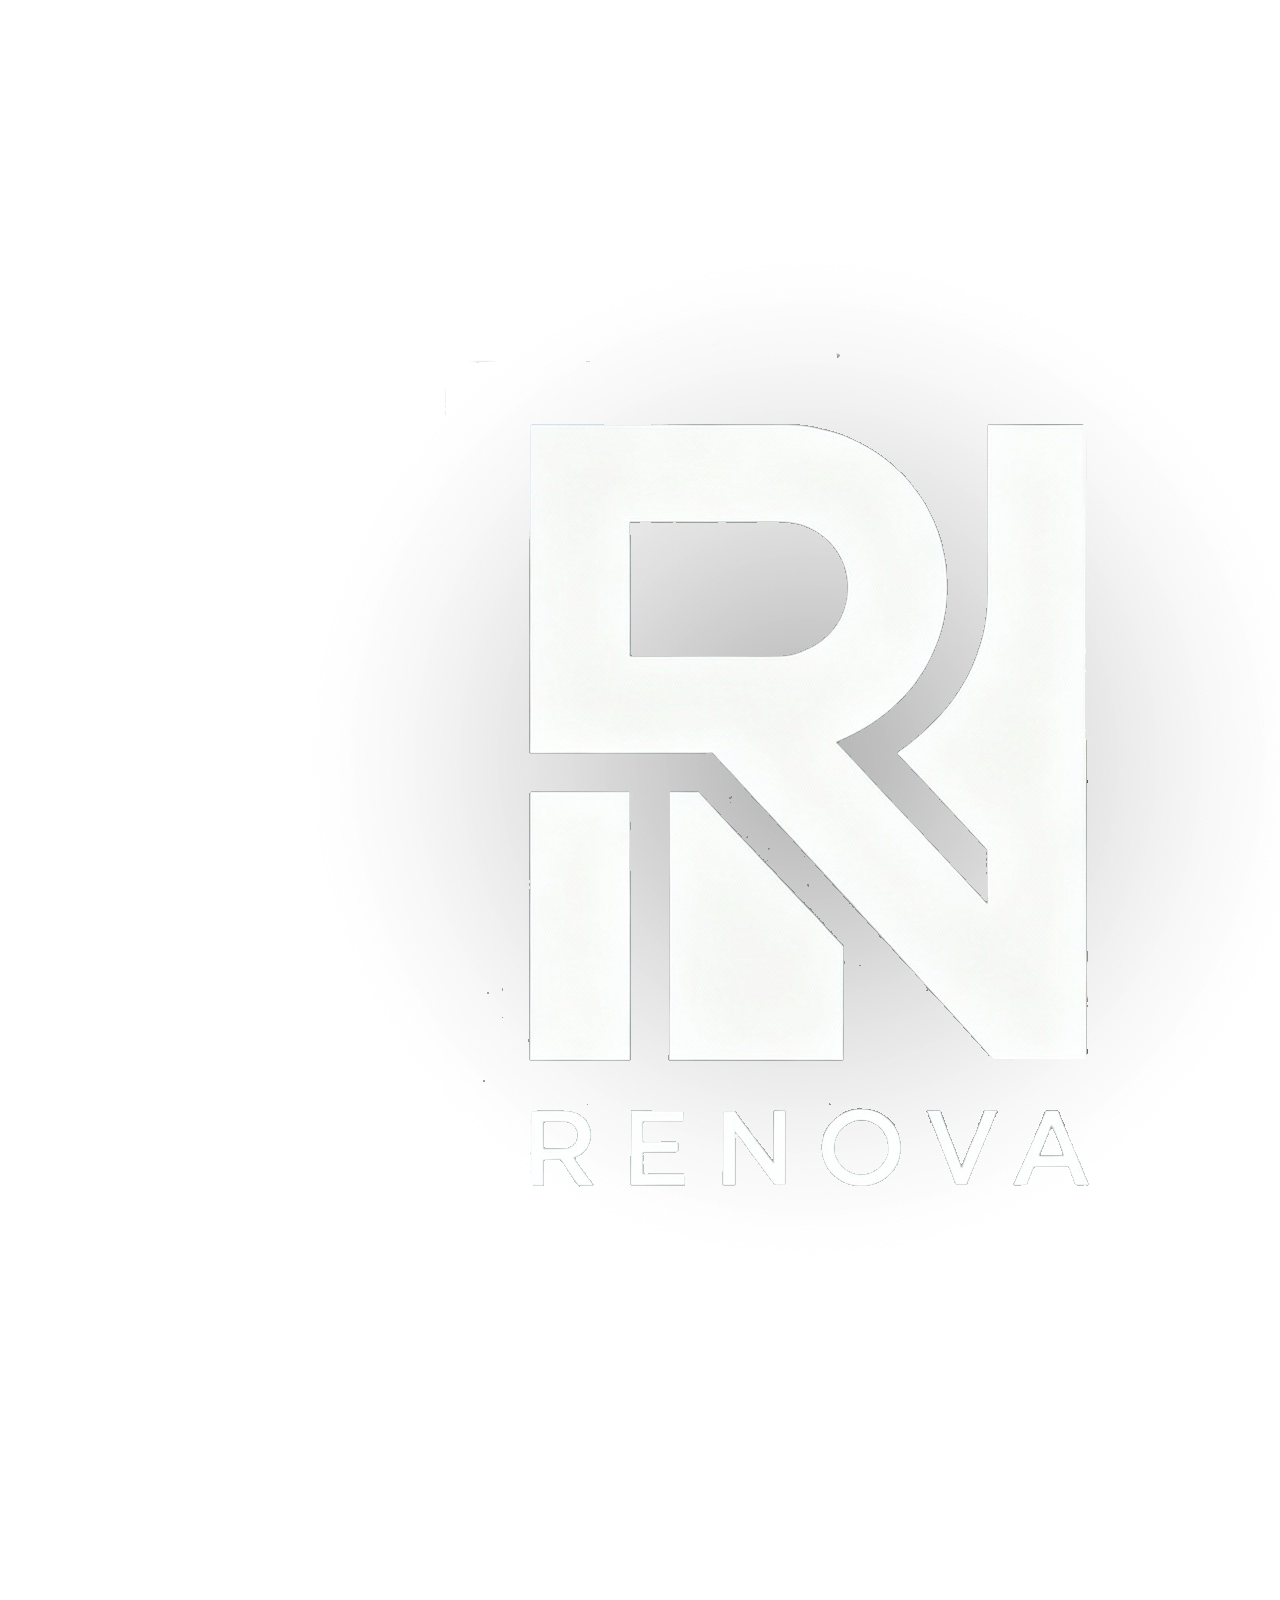
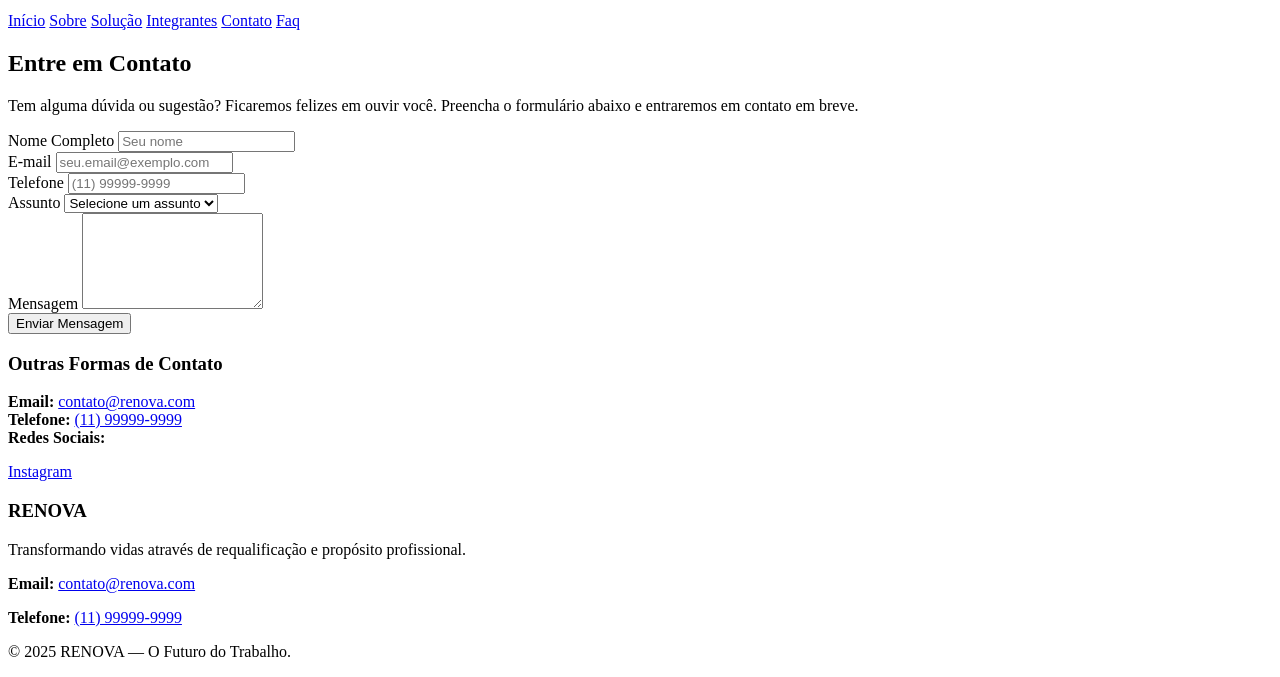
==== pages/contato.html @ d799a804 "Correção do rodapé de todas as páginas." ====
<!DOCTYPE html>
<html lang="pt-BR">

<head>
    <meta charset="UTF-8">
    <meta name="viewport" content="width=device-width, initial-scale=1.0">
    <title>Contato</title>
    <link rel="stylesheet" href="../style/estilo.css">
</head>

<body>
    <header class="cabecalho">
        <div class="logo">
            <img src="../style/assets/img/logo.png" alt="logo RENOVA">
        </div>
        <nav class="menu">
            <a href="../index.html">Início</a>
            <a href="./sobre.html">Sobre</a>
            <a href="./solucao.html">Solução</a>
            <a href="./integrantes.html">Integrantes</a>
            <a href="./contato.html">Contato</a>
            <a href="./faq.html">Faq</a>
        </nav>
    </header>

    <main>
        <section class="hero">
            <div class="hero-conteudo">
                <h2>Entre em Contato</h2>
                <p>Tem alguma dúvida ou sugestão? Ficaremos felizes em ouvir você. Preencha o formulário abaixo e
                    entraremos em contato em breve.</p>
            </div>
        </section>

        <section class="secao-contato">
            <div class="container-contato">
                <form class="formulario-contato" action="#" method="POST">
                    <div class="grupo-formulario">
                        <label for="nome">Nome Completo</label>
                        <input type="text" id="nome" name="nome" placeholder="Seu nome" required>
                    </div>

                    <div class="grupo-formulario">
                        <label for="email">E-mail</label>
                        <input type="email" id="email" name="email" placeholder="seu.email@exemplo.com" required>
                    </div>

                    <div class="grupo-formulario">
                        <label for="telefone">Telefone</label>
                        <input type="tel" id="telefone" name="telefone" placeholder="(11) 99999-9999">
                    </div>

                    <div class="grupo-formulario">
                        <label for="assunto">Assunto</label>
                        <select id="assunto" name="assunto" required>
                            <option value="">Selecione um assunto</option>
                            <option value="duvida">Dúvida</option>
                            <option value="sugestao">Sugestão</option>
                            <option value="parceria">Parceria</option>
                            <option value="outro">Outro</option>
                        </select>
                    </div>

                    <div class="grupo-formulario">
                        <label for="mensagem">Mensagem</label>
                        <textarea id="mensagem" name="mensagem" placeholder="Escreva sua mensagem aqui..." rows="6"
                            required>
                        </textarea>
                    </div>

                    <button type="submit" class="botao-submit">Enviar Mensagem</button>
                </form>

                <div class="informacoes-contato">
                    <h3>Outras Formas de Contato</h3>
                    <div class="info-item">
                        <strong>Email:</strong>
                        <a href="email:contato@renova.com">contato@renova.com</a>
                    </div>
                    <div class="info-item">
                        <strong>Telefone:</strong>
                        <a href="tel:+5511999999999">(11) 99999-9999</a>
                    </div>
                    <div class="info-item">
                        <strong>Redes Sociais:</strong>
                        <p>
                            <a href="https://www.instagram.com">Instagram</a>
                        </p>
                    </div>
                </div>
            </div>
        </section>
    </main>

    <footer class="rodape">
        <div class="rodape-conteudo">
            <div class="rodape-info">
                <h3>RENOVA</h3>
                <p>Transformando vidas através de requalificação e propósito profissional.</p>
            </div>
            <div class="rodape-contato">
                <p><strong>Email:</strong> <a href="contato@renova.com">contato@renova.com</a></p>
                <p><strong>Telefone:</strong> <a href="tel:+5511999999999">(11) 99999-9999</a></p>
            </div>
        </div>
        <p class="rodape-copyright">&copy; 2025 RENOVA — O Futuro do Trabalho.</p>
    </footer>
</body>

</html>
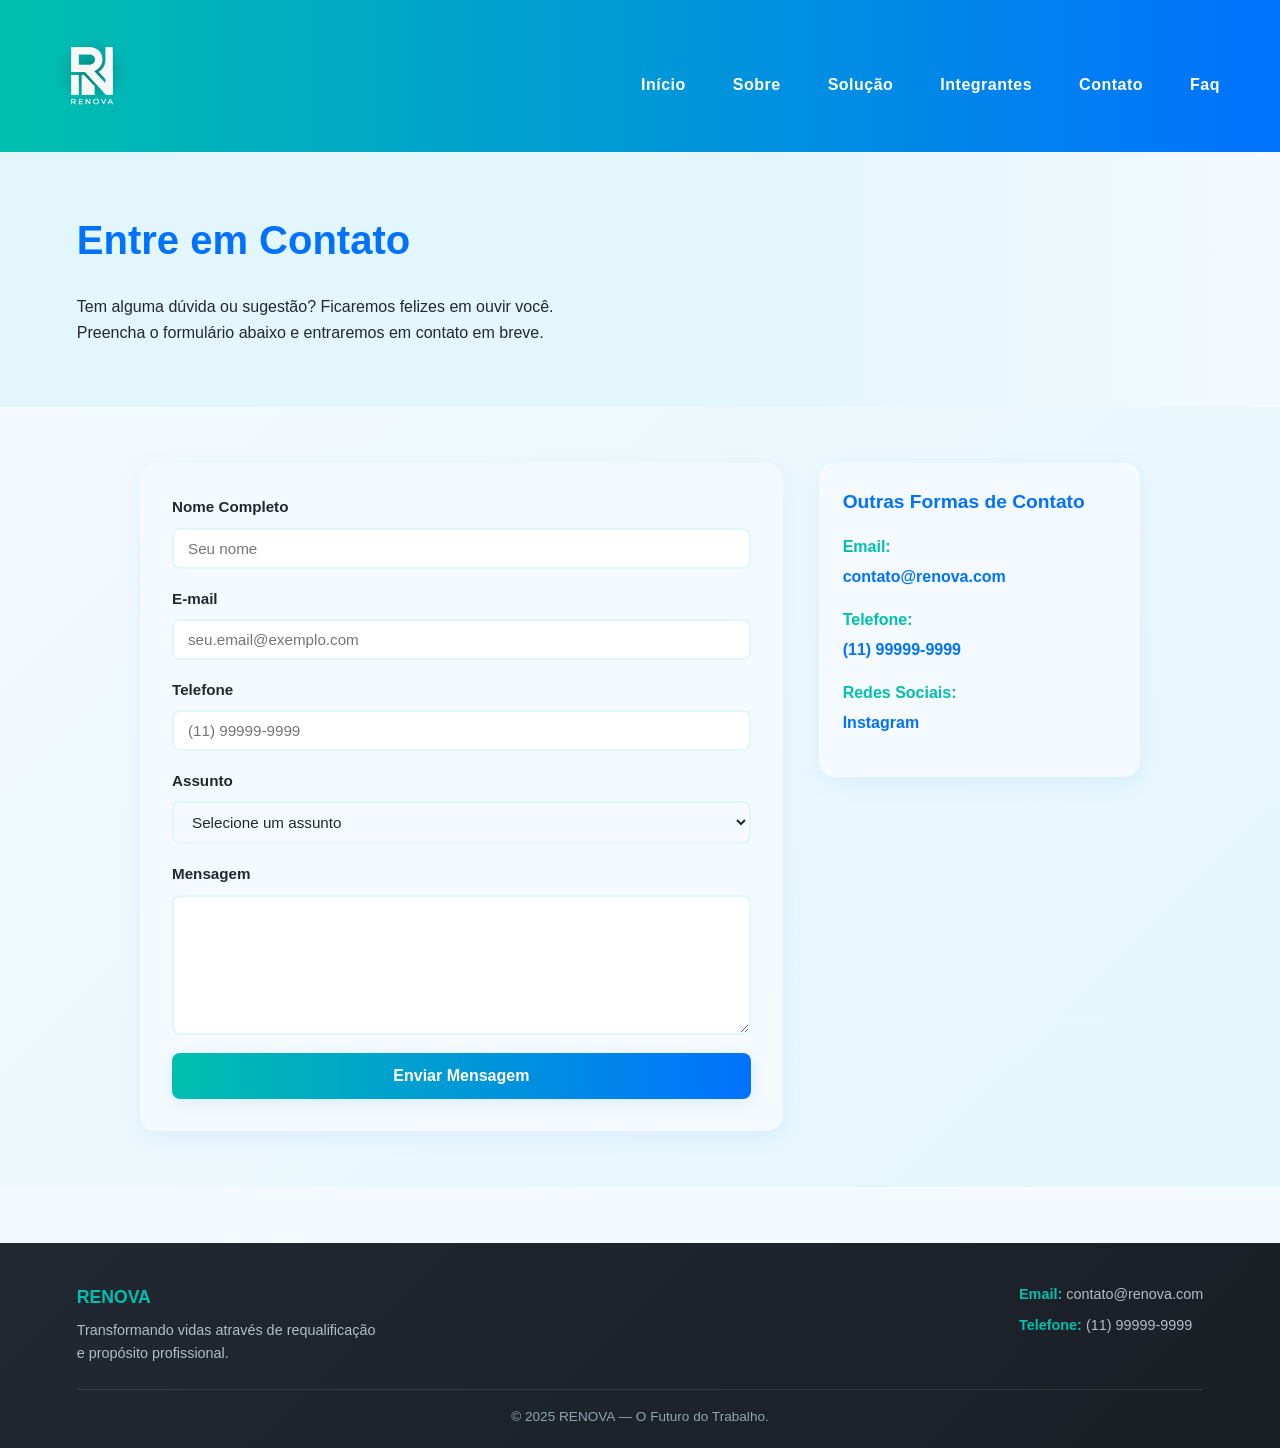
==== commit 5bc4bcbc: "Implementado menu responsivo com botão de alternância e melhorias de acessibilidade, junto com javas" ====
--- a/pages/contato.html
+++ b/pages/contato.html
@@ -13,7 +13,10 @@
         <div class="logo">
             <img src="../style/assets/img/logo.png" alt="logo RENOVA">
         </div>
-        <nav class="menu">
+        <button class="menu-toggle" aria-controls="main-menu" aria-expanded="false" aria-label="Abrir menu">
+            <span class="hamburger"></span>
+        </button>
+        <nav id="main-menu" class="menu">
             <a href="../index.html">Início</a>
             <a href="./sobre.html">Sobre</a>
             <a href="./solucao.html">Solução</a>
@@ -75,7 +78,7 @@
                     <h3>Outras Formas de Contato</h3>
                     <div class="info-item">
                         <strong>Email:</strong>
-                        <a href="email:contato@renova.com">contato@renova.com</a>
+                        <a href="contato@renova.com">contato@renova.com</a>
                     </div>
                     <div class="info-item">
                         <strong>Telefone:</strong>
@@ -106,5 +109,6 @@
         <p class="rodape-copyright">&copy; 2025 RENOVA — O Futuro do Trabalho.</p>
     </footer>
 </body>
-
+</body>
+<script src="../js/main.js" defer></script>
 </html>
--- a/style/estilo.css
+++ b/style/estilo.css
@@ -0,0 +1,651 @@
+* {
+  margin: 0;
+  padding: 0;
+  box-sizing: border-box;
+}
+ 
+body {
+  font-family: 'Montserrat', Arial, sans-serif;
+  background: #f4fafd;
+  color: #222831;
+  line-height: 1.6;
+}
+
+img {
+  max-width: 100%;
+  height: auto;
+  display: block;
+}
+:root{
+  --back-ground: #f4fafd;
+  --cor-primaria: #0072ff;
+  --cor-secundaria: #00bfae;
+  --texto: #222831;
+  --gap: 24px;
+  --container-width: 1200px;
+}
+.container{
+  max-width: var(--container-width);
+  margin: 0 auto;
+  padding: 0 6%;
+}
+ 
+.row{
+  display: flex;
+  gap: var(--gap);
+  align-items: center;
+  flex-wrap: wrap;
+}
+ 
+.cabecalho {
+  background: linear-gradient(90deg, var(--cor-secundaria) 0%, var(--cor-primaria) 100%);
+  padding: 16px 32px;
+  box-shadow: 0 2px 12px rgba(0,114,255,0.08);
+  display: flex;
+  justify-content: space-between;
+  align-items: center;
+  flex-wrap: wrap;
+}
+ 
+.cabecalho img {
+  width: 120px;
+  height: auto;
+  object-fit: contain;
+  transition: transform .18s ease-in-out;
+  transform-origin: left center;
+  transform: none;
+}
+ 
+.menu {
+  margin-top: 20px;
+  display: flex;
+  gap: 19px;
+  flex-wrap: wrap;
+}
+ 
+.menu a {
+  color: #fff;
+  text-decoration: none;
+  margin-right: 28px;
+  font-weight: bold;
+  letter-spacing: .5px;
+  transition: color .2s, border-bottom .2s;
+  border-bottom: 2px solid transparent;
+}
+ 
+.menu a:hover {
+  color: var(--cor-secundaria);
+  border-bottom: 2px solid var(--cor-secundaria);
+}
+ 
+.hero {
+  display: flex;
+  align-items: center;
+  justify-content: space-between;
+  padding: 56px 6% 40px 6%;
+  background: linear-gradient(90deg, #e3f6fc 60%, var(--back-ground));
+}
+ 
+.hero-conteudo {
+  max-width: 520px;
+}
+ 
+.hero-conteudo h2 {
+  font-size: 2.5rem;
+  color: var(--cor-primaria);
+}
+ 
+.hero-conteudo p {
+  margin: 22px 0;
+}
+ 
+.hero-imagem img {
+  max-width: 360px;
+}
+ 
+.botao, .botao-submit {
+  display: inline-block;
+  background: linear-gradient(90deg, var(--cor-secundaria), var(--cor-primaria));
+  color: #fff;
+  padding: 14px 36px;
+  border-radius: 8px;
+  text-decoration: none;
+  font-weight: bold;
+  font-size: 1.1rem;
+  box-shadow: 0px 4px 16px rgba(0,114,255,0.10);
+  transition: background .2s, transform .2s, box-shadow .2s;
+  border: none;
+  cursor: pointer;
+}
+
+.botao:hover, .botao-submit:hover {
+  background: linear-gradient(90deg,var(--cor-primaria), var(--cor-secundaria));
+  transform: translateY(-3px) scale(1.04);
+}
+ 
+.botao-submit {
+  width: 100%;
+  padding: 14px 28px;
+  font-size: 1rem;
+}
+ 
+.botao-submit:active {
+  transform: translateY(0);
+}
+ 
+.sobre-renova {
+  padding: 56px 6%;
+}
+ 
+.sobre-renova h2 {
+  color: var(--cor-secundaria);
+}
+ 
+.cards {
+  display: flex;
+  gap: 28px;
+  margin-top: 36px;
+}
+ 
+.card {
+  background: var(--back-ground);
+  border-radius: 16px;
+  box-shadow: 0px 4px 18px rgba(0,114,255,0.07);
+  padding: 32px;
+  flex: 1;
+}
+ 
+.card h3 {
+  color: var(--cor-primaria);
+}
+ 
+.futuro-trabalho {
+  background: var(--back-ground);
+  padding: 56px 6%;
+}
+ 
+.futuro-trabalho h2 {
+  color: var(--cor-secundaria);
+}
+
+.integrantes-section {
+  padding: 48px 6%;
+  text-align: center;
+}
+ 
+.integrantes-section h2 {
+  color: var(--cor-primaria);
+  margin-bottom: 18px;
+}
+ 
+.integrantes-container {
+  display: flex;
+  gap: 22px;
+  justify-content: center;
+  flex-wrap: wrap;
+  align-items: stretch;
+}
+ 
+.integrante-card {
+  background: var(--back-ground);
+  border-radius: 12px;
+  padding: 18px 14px;
+  width: 300px;
+  box-shadow: 0 6px 18px rgba(0,114,255,0.06);
+  text-align: center;
+  transition: transform .18s ease, box-shadow .18s ease;
+  display: flex;
+  flex-direction: column;
+  align-items: center;
+}
+ 
+.integrante-card:hover {
+  transform: translateY(-6px);
+  box-shadow: 0 12px 30px rgba(0,114,255,0.12);
+}
+ 
+.integrante-card img {
+  width: 220px;
+  height: 220px;
+  border-radius: 8px;
+  object-fit: cover;
+  box-shadow: 0 6px 14px rgba(0,0,0,0.08);
+  transition: transform .18s ease, box-shadow .18s ease;
+}
+ 
+.integrante-card img:hover {
+  transform: scale(1.06);
+  box-shadow: 0 12px 24px rgba(0,114,255,0.12);
+}
+ 
+.integrante-card h3 {
+  margin-top: 12px;
+  font-size: 1rem;
+  color: #222831;
+}
+
+.social-section {
+  padding: 56px 6%;
+  background: #fff;
+}
+ 
+.social-links {
+  max-width: 1200px;
+  margin: 0 auto;
+  display: grid;
+  grid-template-columns: 1fr 1fr;
+  gap: 40px;
+}
+ 
+.social-links h3 {
+  color: var(--cor-primaria);
+  margin-bottom: 16px;
+  font-size: 1.1rem;
+}
+ 
+.social-links a {
+  display: block;
+  color: var(--cor-primaria);
+  text-decoration: none;
+  padding: 8px 0;
+  transition: color .2s ease, padding-left .2s ease;
+  border-left: 3px solid transparent;
+  padding-left: 12px;
+}
+ 
+.social-links a:hover {
+  color: var(--cor-secundaria);
+  border-left-color: var(--cor-secundaria);
+  padding-left: 16px;
+}
+
+.impacto {
+  padding: 56px 6%;
+}
+ 
+.impacto h2 {
+  color: var(--cor-primaria);
+}
+ 
+.impacto-lista {
+  display: flex;
+  gap: 28px;
+  margin-top: 36px;
+  flex-wrap: wrap;
+}
+ 
+.impacto-item {
+  background: var(--back-ground);
+  border-radius: 16px;
+  box-shadow: 0px 4px 18px rgba(0,114,255,0.07);
+  padding: 32px;
+  flex: 1;
+  min-width: 220px;
+  border-left: 5px solid var(--cor-secundaria);
+}
+ 
+.impacto-item h3 {
+  color: var(--cor-secundaria);
+}
+
+.faq {
+  padding: 56px 6%;
+  background: linear-gradient(180deg, rgba(227,246,252,0.4) 0%, rgba(244,250,253,0.4) 100%);
+}
+ 
+.faq h2 {
+  color: var(--cor-primaria);
+  text-align: center;
+  margin-bottom: 20px;
+  font-size: 1.9rem;
+}
+ 
+.faq .faq-item {
+  background: var(--back-ground);
+  border-radius: 12px;
+  padding: 20px 22px;
+  box-shadow: 0 8px 20px rgba(0,114,255,0.06);
+  margin: 12px auto;
+  max-width: 900px;
+}
+ 
+.faq .faq-item h3 {
+  color: var(--cor-secundaria);
+  margin-bottom: 8px;
+  font-size: 1.05rem;
+}
+ 
+.faq .faq-item p {
+  color: #222831;
+  line-height: 1.55;
+  margin: 0;
+}
+ 
+.secao-contato {
+  padding: 56px 6%;
+  background: linear-gradient(135deg, #f4fafd 0%, #e3f6fc 100%);
+}
+ 
+.container-contato {
+  max-width: 1000px;
+  margin: 0 auto;
+  display: grid;
+  grid-template-columns: 2fr 1fr;
+  gap: 36px;
+  align-items: start;
+}
+
+.formulario-contato {
+  background: var(--back-ground);
+  padding: 32px;
+  border-radius: 16px;
+  box-shadow: 0 6px 24px rgba(0,114,255,0.08);
+}
+ 
+.grupo-formulario {
+  margin-bottom: 18px;
+  display: flex;
+  flex-direction: column;
+}
+ 
+.grupo-formulario label {
+  font-weight: 600;
+  color: #222831;
+  margin-bottom: 8px;
+  font-size: 0.95rem;
+}
+ 
+.grupo-formulario input,
+.grupo-formulario select,
+.grupo-formulario textarea {
+  padding: 10px 14px;
+  border: 2px solid #e0f7fa;
+  border-radius: 8px;
+  font-family: 'Montserrat', Arial, sans-serif;
+  font-size: 0.95rem;
+  color: #222831;
+  transition: border-color .14s ease, box-shadow .14s ease;
+}
+ 
+.grupo-formulario input:focus,
+.grupo-formulario select:focus,
+.grupo-formulario textarea:focus {
+  outline: none;
+  border-color: var(--cor-primaria);
+  box-shadow: 0 0 0 4px rgba(0,114,255,0.10);
+}
+ 
+.grupo-formulario select {
+  cursor: pointer;
+  background-color: var(--back-ground);
+}
+ 
+.grupo-formulario textarea {
+  resize: vertical;
+  min-height: 140px;
+  font-family: 'Montserrat', Arial, sans-serif;
+}
+
+.informacoes-contato {
+  background: var(--back-ground);
+  padding: 24px;
+  border-radius: 16px;
+  box-shadow: 0 6px 24px rgba(0,114,255,0.08);
+}
+ 
+.informacoes-contato h3 {
+  color: var(--cor-primaria);
+  margin-bottom: 16px;
+  font-size: 1.2rem;
+}
+ 
+.info-item {
+  margin-bottom: 18px;
+}
+ 
+.info-item strong {
+  color: var(--cor-secundaria);
+  font-weight: 700;
+  display: block;
+  margin-bottom: 4px;
+}
+ 
+.info-item p {
+  color: #222831;
+  margin: 0;
+}
+ 
+.info-item a {
+  color: var(--cor-primaria);
+  text-decoration: none;
+  font-weight: 600;
+  transition: color .14s ease;
+}
+ 
+.info-item a:hover {
+  color: #0056b3;
+  text-decoration: underline;
+}
+
+.rodape {
+  background: linear-gradient(135deg, #222831 0%, #1a1f26 100%);
+  color: #fff;
+  padding: 40px 6% 20px 6%;
+  margin-top: 56px;
+}
+ 
+.rodape-conteudo {
+  max-width: 1200px;
+  margin: 0 auto 24px;
+  display: flex;
+  justify-content: space-between;
+  align-items: flex-start;
+  gap: 40px;
+  flex-wrap: wrap;
+}
+ 
+.rodape-info h3 {
+  font-size: 1.1rem;
+  color: var(--cor-secundaria);
+  margin-bottom: 8px;
+}
+ 
+.rodape-info p {
+  color: #b0bec5;
+  font-size: 0.9rem;
+  line-height: 1.6;
+  max-width: 300px;
+}
+ 
+.rodape-contato {
+  display: flex;
+  flex-direction: column;
+  gap: 8px;
+}
+ 
+.rodape-contato p {
+  margin: 0;
+  color: #b0bec5;
+  font-size: 0.9rem;
+}
+ 
+.rodape-contato strong {
+  color: var(--cor-secundaria);
+}
+ 
+.rodape-contato a {
+  color: #b0bec5;
+  text-decoration: none;
+  transition: color .2s ease;
+}
+ 
+.rodape-contato a:hover {
+  color: var(--cor-secundaria);
+}
+ 
+.rodape-copyright {
+  text-align: center;
+  color: #90a4ae;
+  font-size: 0.85rem;
+  border-top: 1px solid rgba(255, 255, 255, 0.1);
+  padding-top: 16px;
+  margin: 0 auto;
+  max-width: 1200px;
+}
+
+@media (max-width: 950px) {
+  .hero, .cards, .impacto-lista, .container-contato {
+    flex-direction: column;
+    align-items: center;
+  }
+
+  .hero-imagem img {
+    margin-top: 36px;
+  }
+ 
+  .cards, .impacto-lista {
+    gap: 18px;
+  }
+ 
+  .card, .impacto-item {
+    width: 100%;
+  }
+
+  .container-contato {
+    grid-template-columns: 1fr;
+  }
+ 
+  .integrante-card {
+    width: 340px;
+  }
+ 
+  .integrante-card img {
+    width: 160px;
+    height: 160px;
+  }
+ 
+  .rodape-conteudo {
+    flex-direction: column;
+    gap: 24px;
+  }
+}
+ 
+@media (max-width: 600px) {
+  .cabecalho, .sobre-renova, .futuro-trabalho, .impacto, .secao-contato {
+    padding: 32px 4%;
+  }
+ .hero {
+    padding: 32px 4%;
+  }
+ 
+  .menu a {
+    margin-right: 14px;
+  }
+ 
+  .logo h1 {
+    font-size: 1.5rem;
+  }
+  .hero-conteudo h2 {
+    font-size: 1.3rem;
+  }
+ 
+  .cabecalho img {
+    width: 60px;
+    height: 60px;
+    transform: scale(1.2);
+  }
+ 
+  .integrante-card {
+    width: 100%;
+    max-width: 480px;
+  }
+ 
+  .integrante-card img {
+    width: 140px;
+    height: 140px;
+  }
+  .formulario-contato {
+    padding: 20px;
+  }
+ 
+  .informacoes-contato {
+    padding: 16px;
+  }
+ 
+  .grupo-formulario {
+    margin-bottom: 14px;
+  }
+ 
+  .rodape {
+    padding: 32px 4%;
+  }
+ 
+  .rodape-conteudo {
+    gap: 16px;
+  }
+ 
+  .rodape-copyright {
+    font-size: 0.8rem;
+  }
+}
+.menu-toggle {
+  display: none;
+  background: transparent;
+  border: none;
+  cursor: pointer;
+  padding: 8px;
+}
+.menu-toggle .hamburger {
+  width: 26px;
+  height: 2px;
+  background: #fff;
+  display: block;
+  position: relative;
+}
+.menu-toggle .hamburger::before,
+.menu-toggle .hamburger::after {
+  content: '';
+  position: absolute;
+  left: 0;
+  width: 26px;
+  height: 2px;
+  background: #fff;
+  transition: transform .18s ease, top .18s ease;
+}
+.menu-toggle .hamburger::before { top: -8px; }
+.menu-toggle .hamburger::after { top: 8px; }
+.menu-toggle.is-open .hamburger { background: transparent; }
+.menu-toggle.is-open .hamburger::before { transform: translateY(8px) rotate(45deg); }
+.menu-toggle.is-open .hamburger::after { transform: translateY(-8px) rotate(-45deg); }
+
+@media (max-width: 600px) {
+  .menu {
+    display: none;
+    width: 100%;
+  }
+  .menu.menu-open {
+    display: flex;
+    flex-direction: column;
+    gap: 12px;
+    margin-top: 12px;
+  }
+  .menu a {
+    padding: 10px 12px;
+    display: block;
+    width: 100%;
+    border-radius: 8px;
+  }
+  .menu-toggle {
+    display: block;
+    margin-left: 12px;
+  }
+  .cabecalho {
+    align-items: center;
+  }
+}
+
+.error-message {
+  color: #c62828;
+  font-size: 0.9rem;
+}
+ 
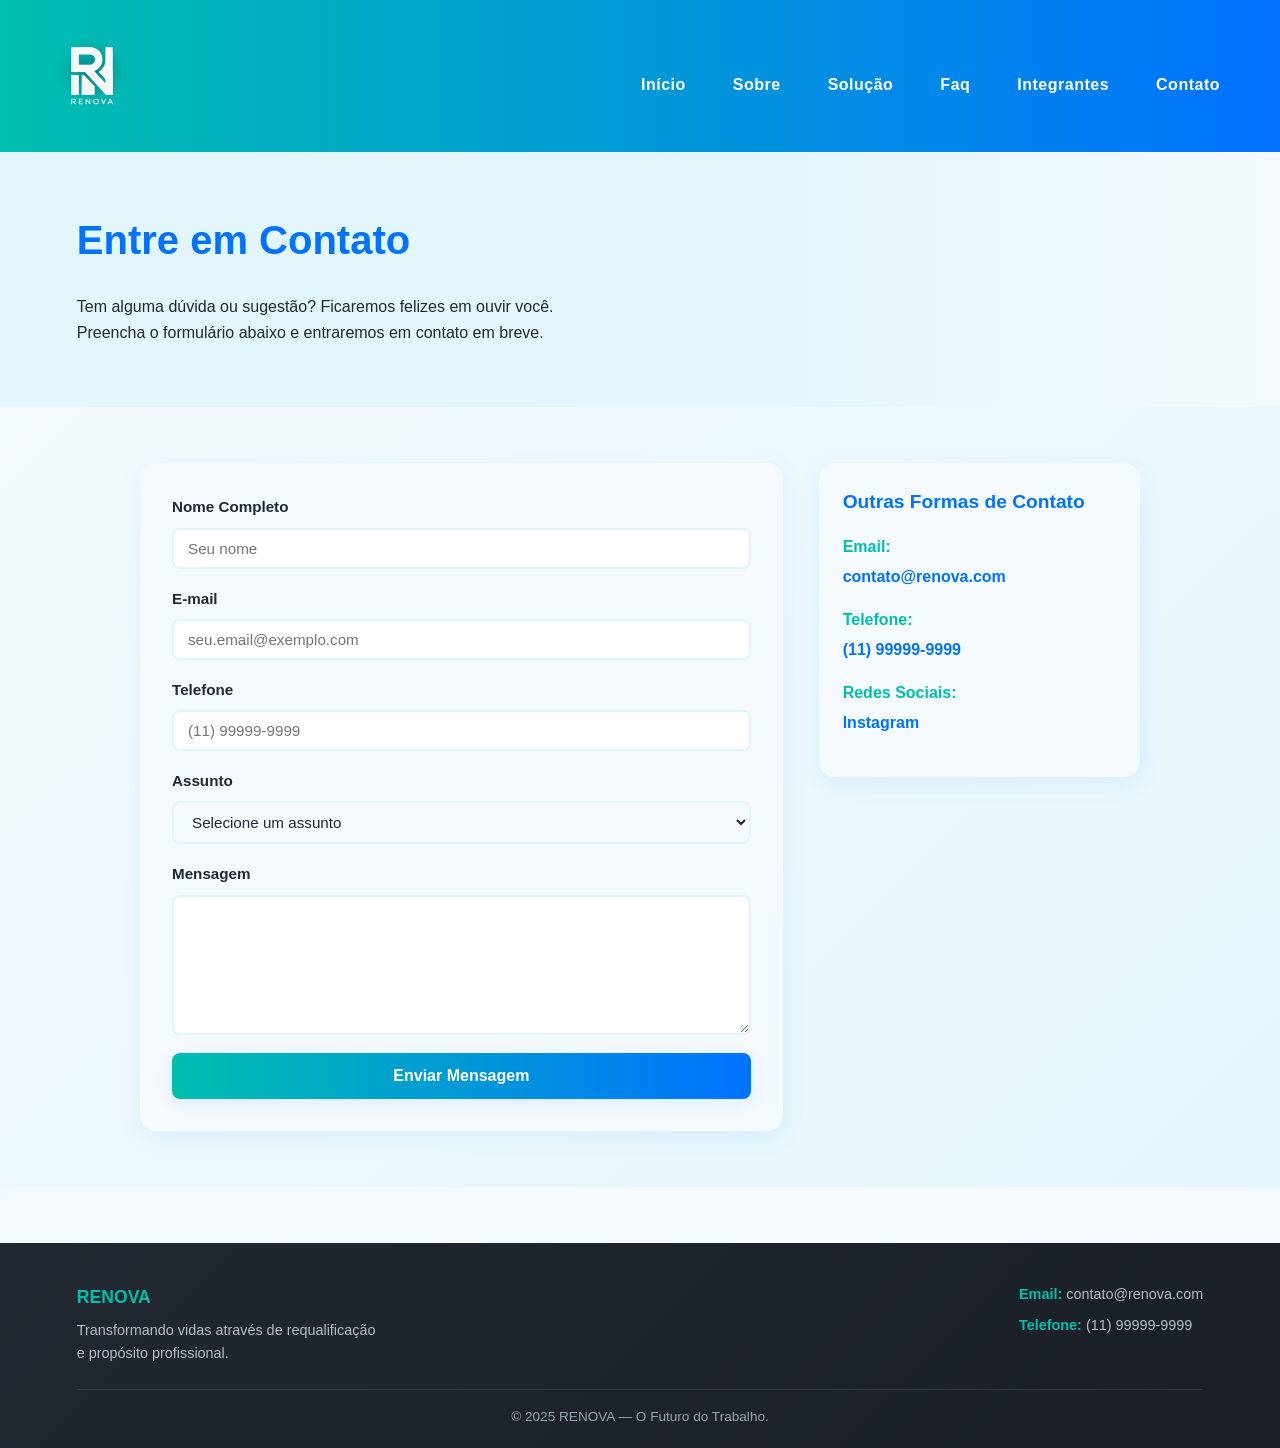
==== commit 0e168947: "readme finalizado especificando nosso projeto e dando detalhes gerais." ====
--- a/pages/contato.html
+++ b/pages/contato.html
@@ -16,13 +16,13 @@
         <button class="menu-toggle" aria-controls="main-menu" aria-expanded="false" aria-label="Abrir menu">
             <span class="hamburger"></span>
         </button>
-        <nav id="main-menu" class="menu">
+           <nav id="main-menu" class="menu">
             <a href="../index.html">Início</a>
             <a href="./sobre.html">Sobre</a>
             <a href="./solucao.html">Solução</a>
+            <a href="./faq.html">Faq</a>
             <a href="./integrantes.html">Integrantes</a>
             <a href="./contato.html">Contato</a>
-            <a href="./faq.html">Faq</a>
         </nav>
     </header>
 
@@ -37,7 +37,8 @@
 
         <section class="secao-contato">
             <div class="container-contato">
-                <form class="formulario-contato" action="#" method="POST">
+                <form class="formulario-contato" novalidate>
+
                     <div class="grupo-formulario">
                         <label for="nome">Nome Completo</label>
                         <input type="text" id="nome" name="nome" placeholder="Seu nome" required>
@@ -108,7 +109,7 @@
         </div>
         <p class="rodape-copyright">&copy; 2025 RENOVA — O Futuro do Trabalho.</p>
     </footer>
+    <script src="../js/main.js" defer></script>
 </body>
-</body>
-<script src="../js/main.js" defer></script>
+
 </html>
--- a/style/estilo.css
+++ b/style/estilo.css
@@ -643,9 +643,4 @@
     align-items: center;
   }
 }
-
-.error-message {
-  color: #c62828;
-  font-size: 0.9rem;
-}
  
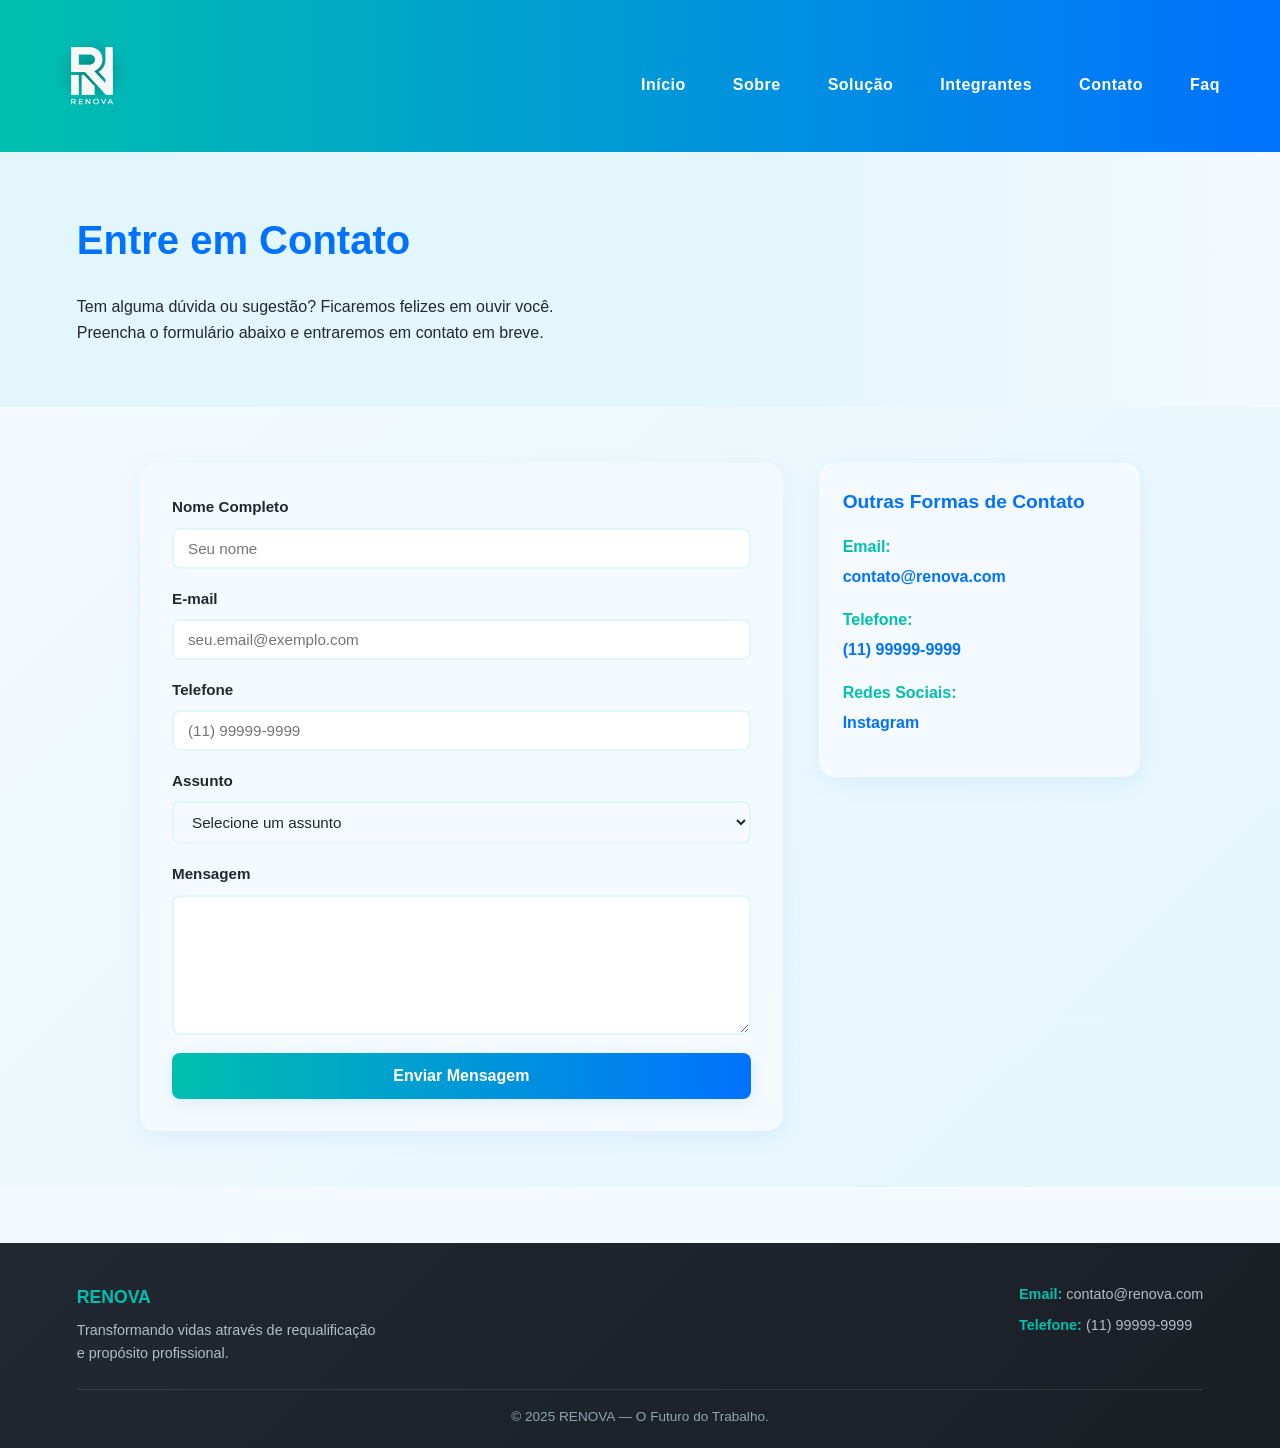
==== commit bd62b895: "Merge branch 'rm567918' into rm567023" ====
--- a/pages/contato.html
+++ b/pages/contato.html
@@ -16,13 +16,13 @@
         <button class="menu-toggle" aria-controls="main-menu" aria-expanded="false" aria-label="Abrir menu">
             <span class="hamburger"></span>
         </button>
-           <nav id="main-menu" class="menu">
+        <nav id="main-menu" class="menu">
             <a href="../index.html">Início</a>
             <a href="./sobre.html">Sobre</a>
             <a href="./solucao.html">Solução</a>
-            <a href="./faq.html">Faq</a>
             <a href="./integrantes.html">Integrantes</a>
             <a href="./contato.html">Contato</a>
+            <a href="./faq.html">Faq</a>
         </nav>
     </header>
 
@@ -37,8 +37,7 @@
 
         <section class="secao-contato">
             <div class="container-contato">
-                <form class="formulario-contato" novalidate>
-
+                <form class="formulario-contato" action="#" method="POST">
                     <div class="grupo-formulario">
                         <label for="nome">Nome Completo</label>
                         <input type="text" id="nome" name="nome" placeholder="Seu nome" required>
@@ -109,7 +108,7 @@
         </div>
         <p class="rodape-copyright">&copy; 2025 RENOVA — O Futuro do Trabalho.</p>
     </footer>
-    <script src="../js/main.js" defer></script>
 </body>
-
+</body>
+<script src="../js/main.js" defer></script>
 </html>
--- a/style/estilo.css
+++ b/style/estilo.css
@@ -643,4 +643,9 @@
     align-items: center;
   }
 }
+
+.error-message {
+  color: #c62828;
+  font-size: 0.9rem;
+}
  
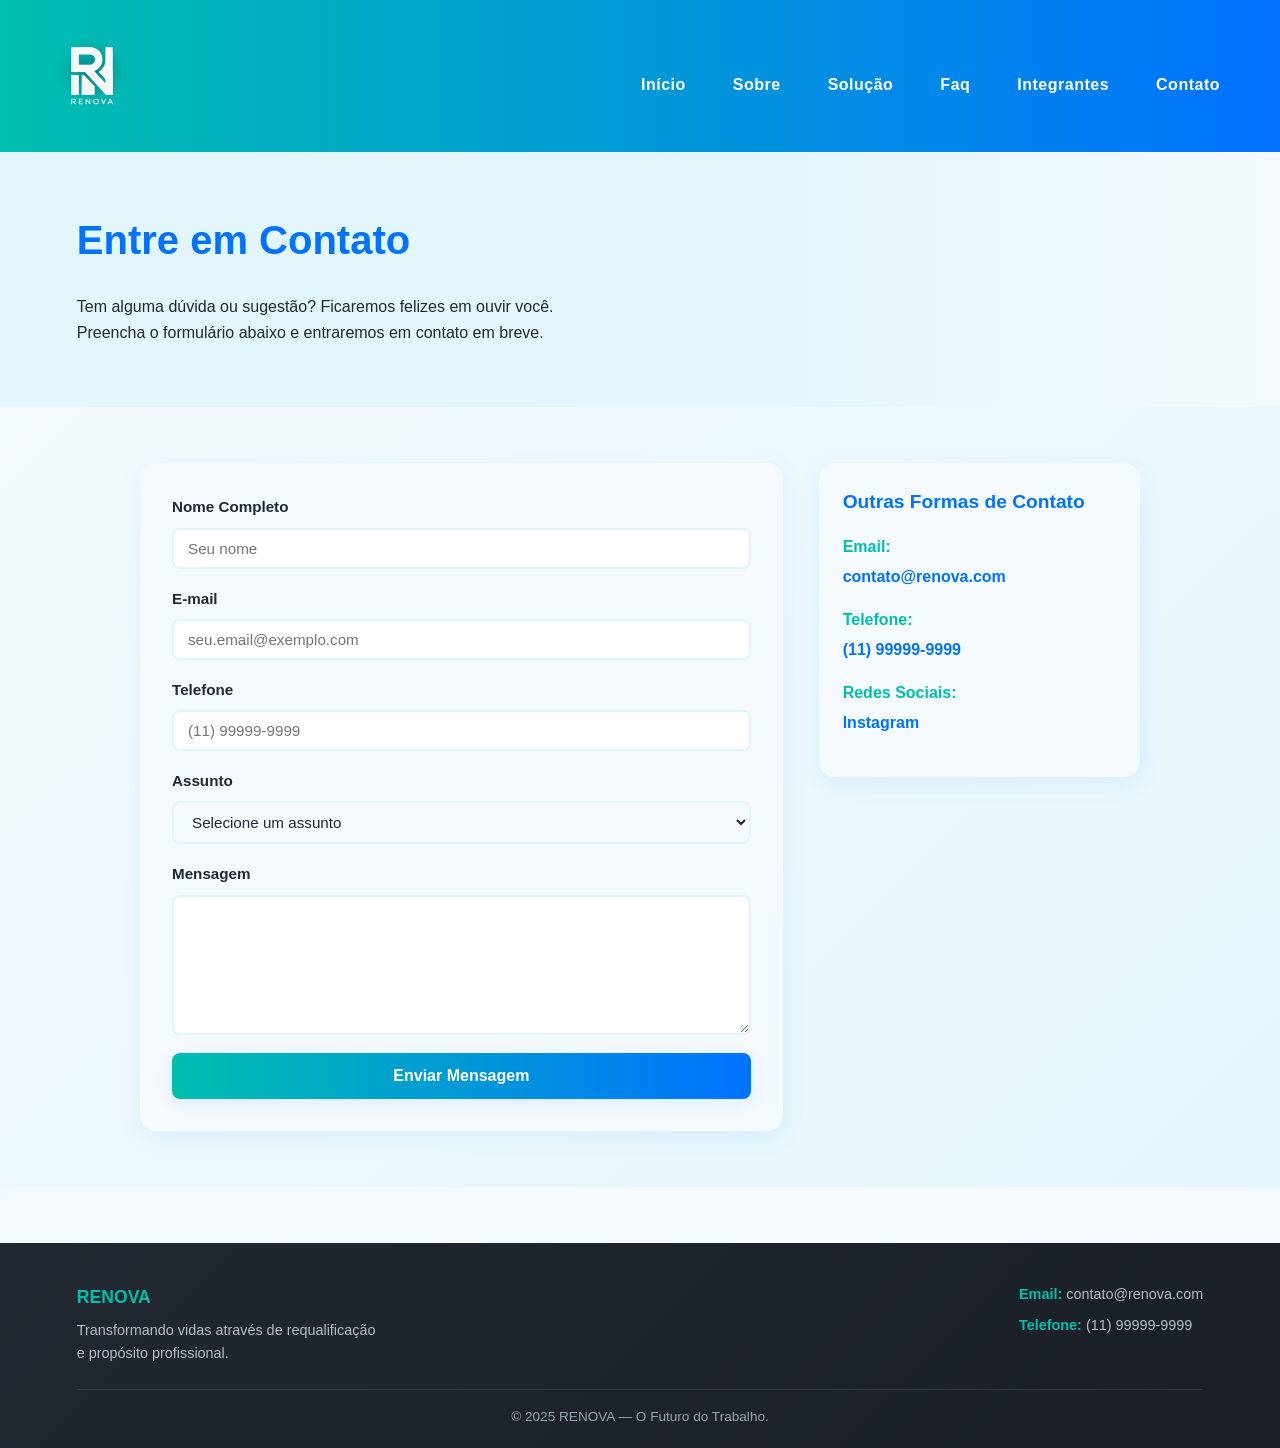
==== commit d4a0c3b1: "Merge branch 'rm567918' into rm567023" ====
--- a/pages/contato.html
+++ b/pages/contato.html
@@ -16,13 +16,13 @@
         <button class="menu-toggle" aria-controls="main-menu" aria-expanded="false" aria-label="Abrir menu">
             <span class="hamburger"></span>
         </button>
-        <nav id="main-menu" class="menu">
+           <nav id="main-menu" class="menu">
             <a href="../index.html">Início</a>
             <a href="./sobre.html">Sobre</a>
             <a href="./solucao.html">Solução</a>
+            <a href="./faq.html">Faq</a>
             <a href="./integrantes.html">Integrantes</a>
             <a href="./contato.html">Contato</a>
-            <a href="./faq.html">Faq</a>
         </nav>
     </header>
 
@@ -37,7 +37,8 @@
 
         <section class="secao-contato">
             <div class="container-contato">
-                <form class="formulario-contato" action="#" method="POST">
+                <form class="formulario-contato" novalidate>
+
                     <div class="grupo-formulario">
                         <label for="nome">Nome Completo</label>
                         <input type="text" id="nome" name="nome" placeholder="Seu nome" required>
@@ -108,7 +109,7 @@
         </div>
         <p class="rodape-copyright">&copy; 2025 RENOVA — O Futuro do Trabalho.</p>
     </footer>
+    <script src="../js/main.js" defer></script>
 </body>
-</body>
-<script src="../js/main.js" defer></script>
+
 </html>
--- a/style/estilo.css
+++ b/style/estilo.css
@@ -643,9 +643,4 @@
     align-items: center;
   }
 }
-
-.error-message {
-  color: #c62828;
-  font-size: 0.9rem;
-}
  
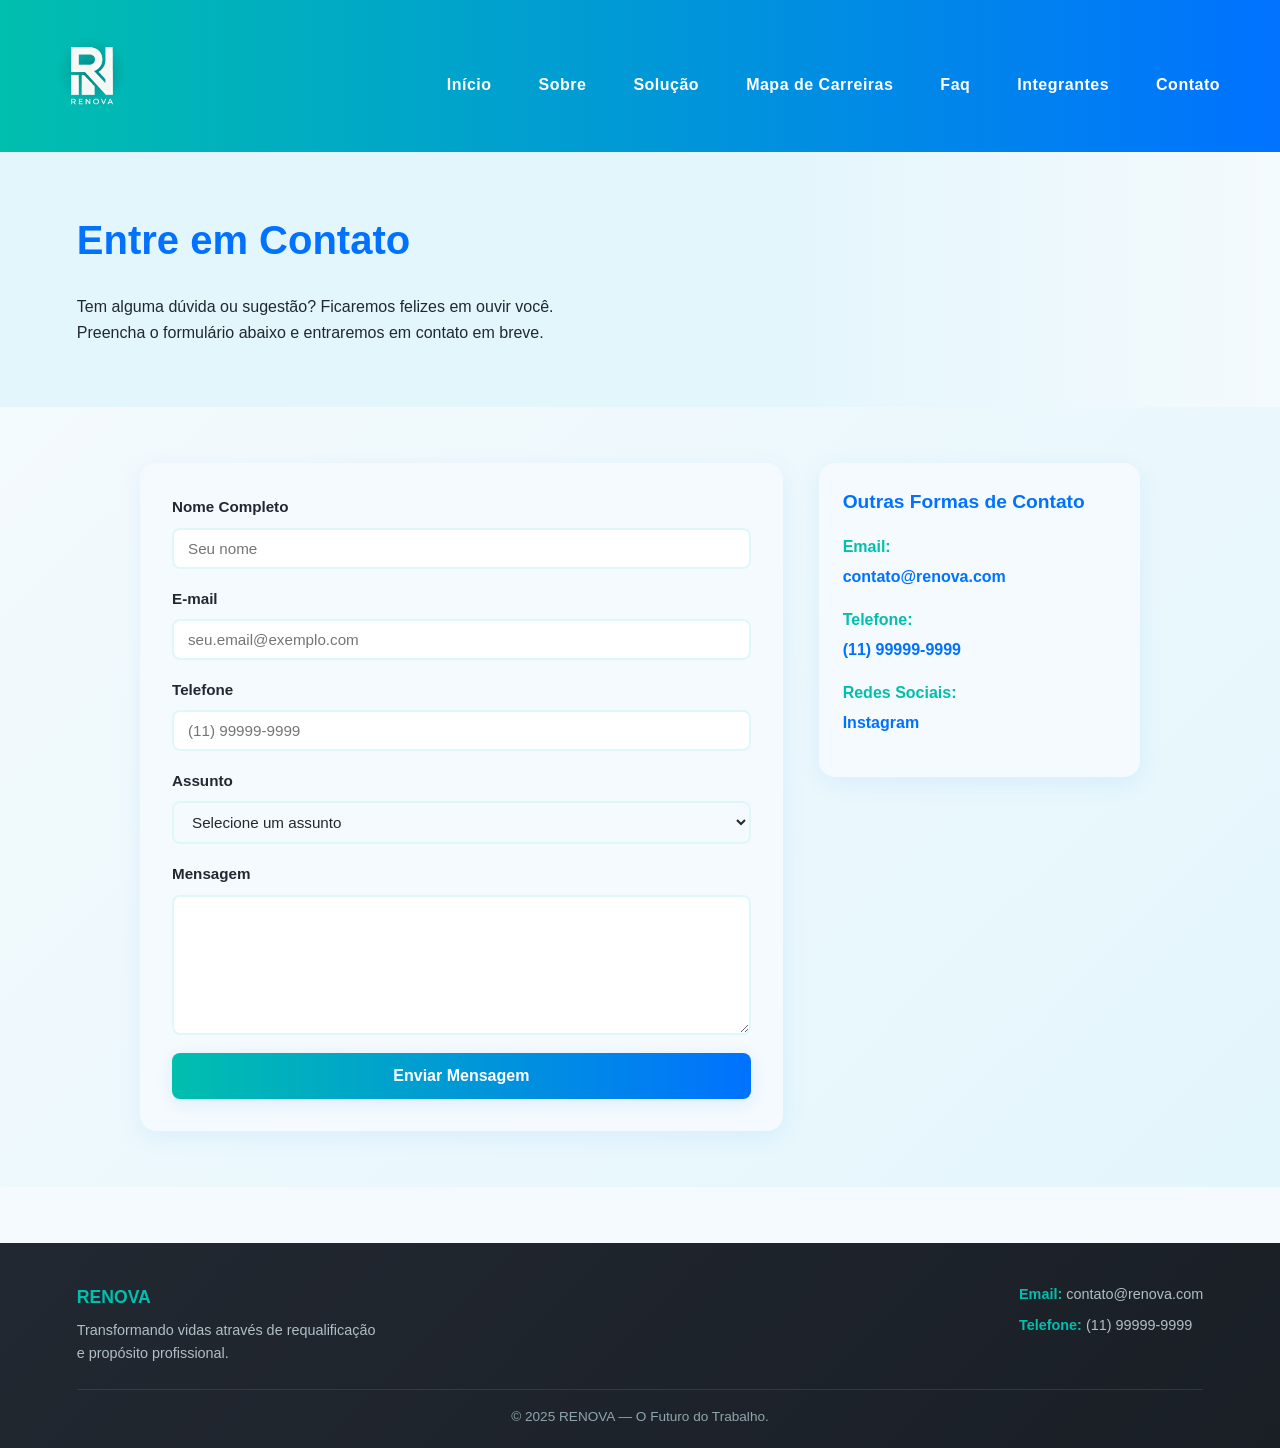
==== commit b71d58f4: "Adiciona link para "Mapa de Carreiras" em várias páginas e cria a página "Mapa de Carreiras"" ====
--- a/pages/contato.html
+++ b/pages/contato.html
@@ -20,6 +20,7 @@
             <a href="../index.html">Início</a>
             <a href="./sobre.html">Sobre</a>
             <a href="./solucao.html">Solução</a>
+            <a href="./mapa-carreiras.html">Mapa de Carreiras</a>
             <a href="./faq.html">Faq</a>
             <a href="./integrantes.html">Integrantes</a>
             <a href="./contato.html">Contato</a>
